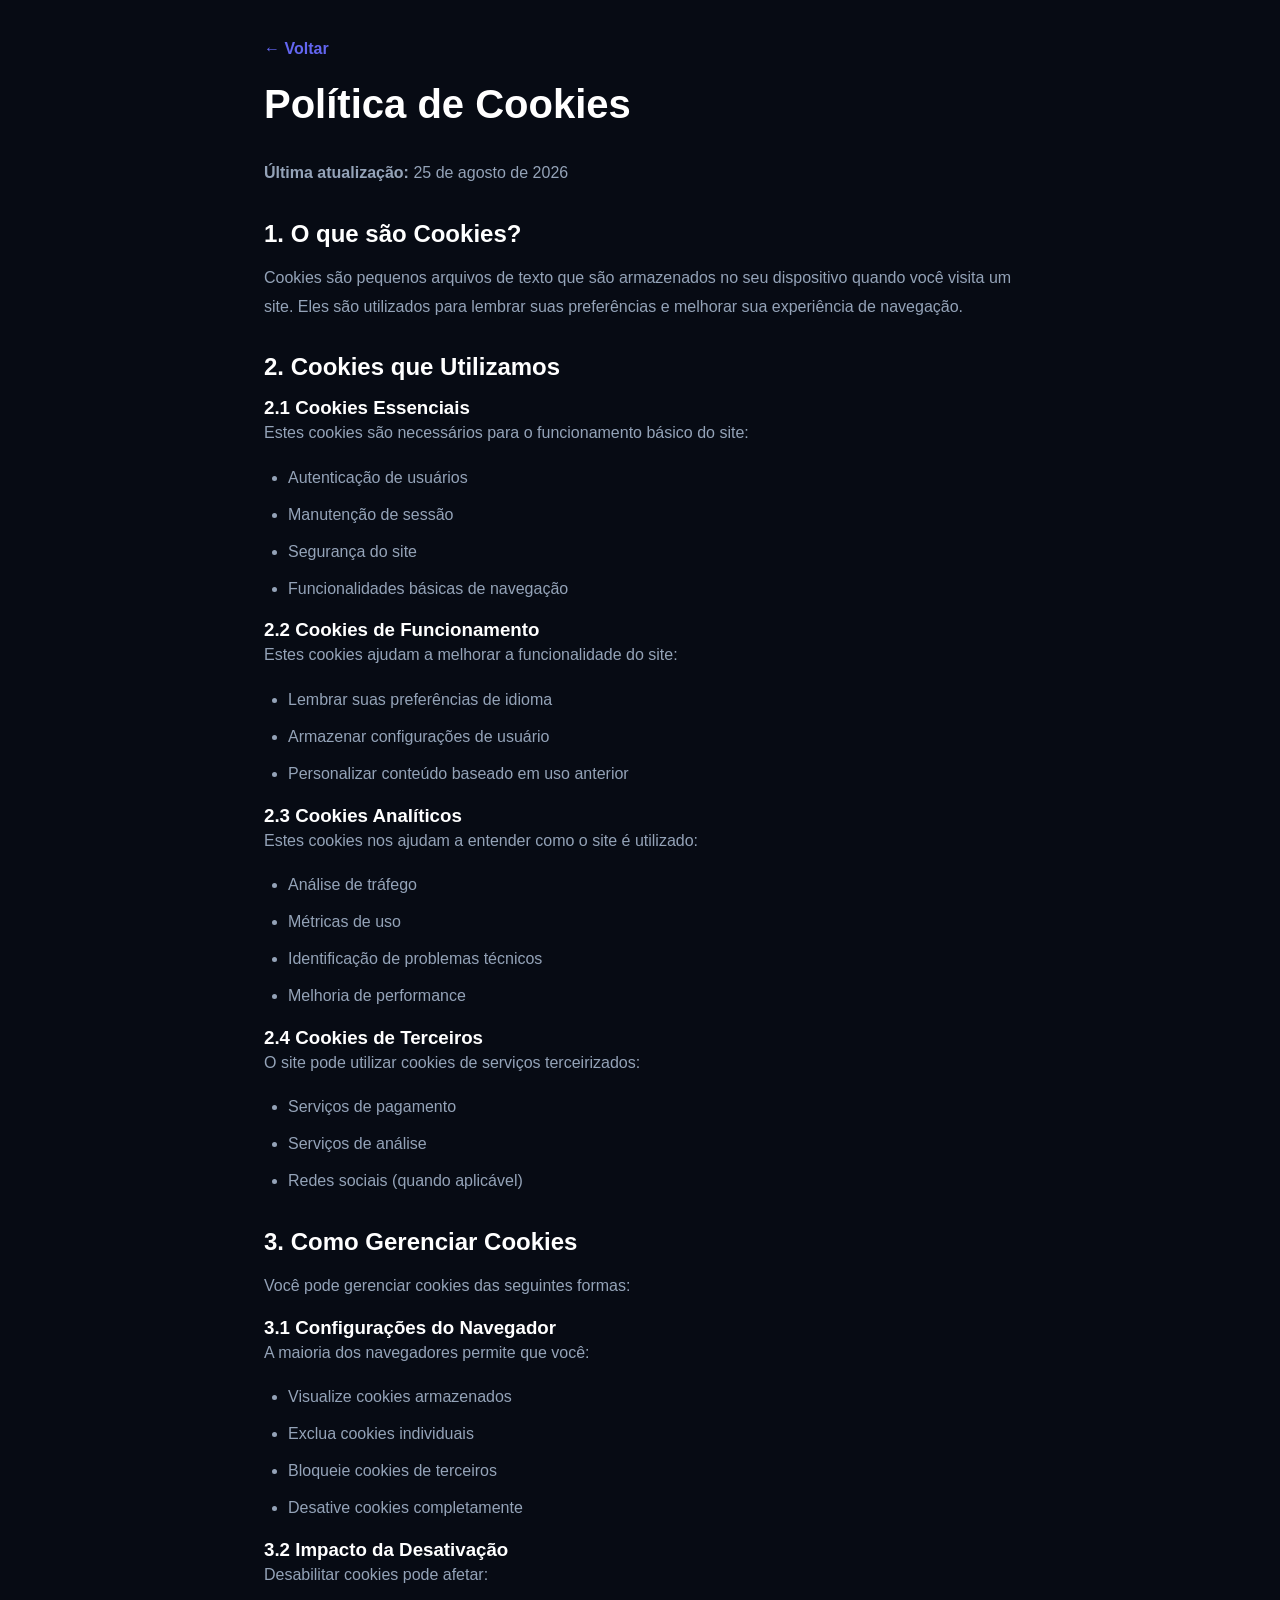
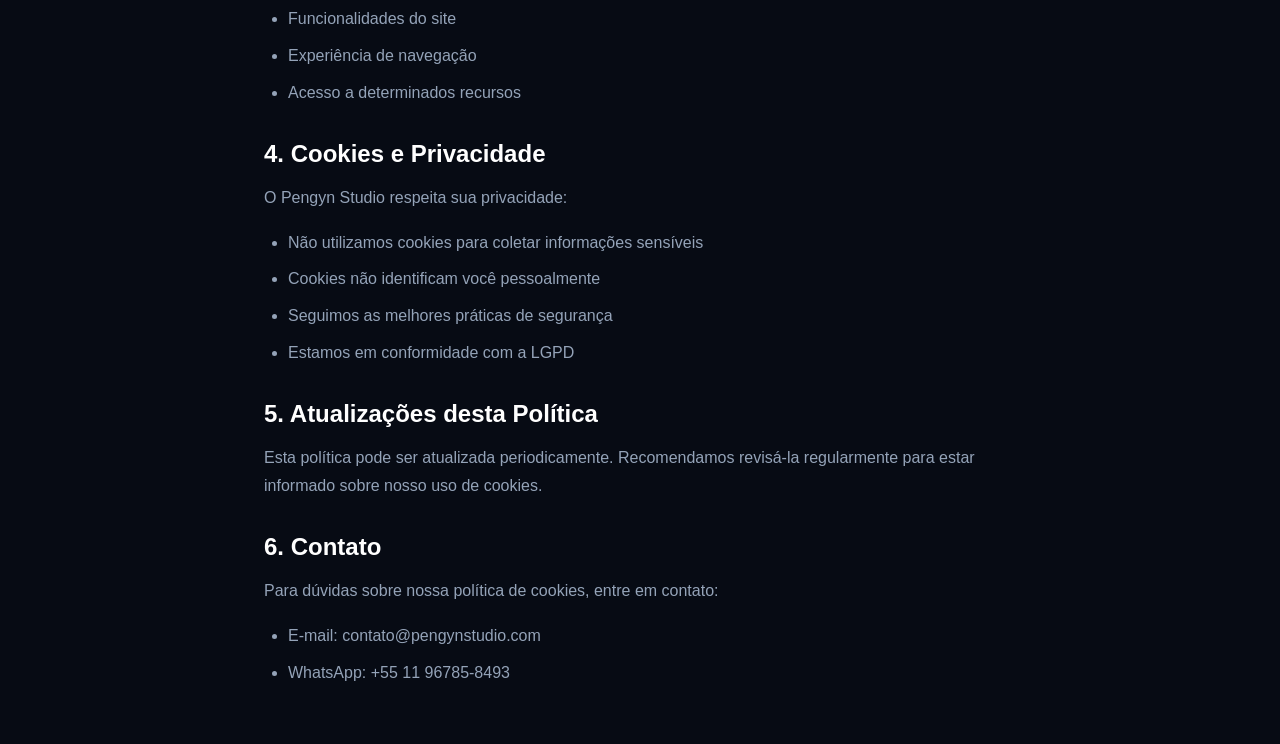
==== frontend/legal/cookies.html @ a7127346 "feat(landing): add how it works section and fix hero layout" ====
<!DOCTYPE html>
<html lang="pt-BR">
<head>
  <meta charset="UTF-8">
  <meta name="viewport" content="width=device-width, initial-scale=1.0">
  <title>Política de Cookies - Pengyn Studio</title>
  <link rel="stylesheet" href="../styles.css">
  <style>
    .legal-content {
      max-width: 800px;
      margin: 0 auto;
      padding: 40px 24px;
    }
    .legal-content h1 {
      font-size: 2.5rem;
      margin-bottom: 32px;
      color: var(--text);
    }
    .legal-content h2 {
      font-size: 1.5rem;
      margin: 32px 0 16px;
      color: var(--text);
    }
    .legal-content p {
      color: var(--muted);
      line-height: 1.8;
      margin-bottom: 16px;
    }
    .legal-content ul {
      color: var(--muted);
      line-height: 1.8;
      margin: 16px 0 16px 24px;
    }
    .legal-content li {
      margin-bottom: 8px;
    }
    .back-button {
      display: inline-block;
      margin-bottom: 24px;
      color: var(--primary);
      text-decoration: none;
      font-weight: 600;
    }
    .back-button:hover {
      text-decoration: underline;
    }
  </style>
</head>
<body>
  <div class="legal-content">
    <a href="javascript:history.back()" class="back-button">← Voltar</a>
    
    <h1>Política de Cookies</h1>
    <p><strong>Última atualização:</strong> 25 de agosto de 2026</p>
    
    <h2>1. O que são Cookies?</h2>
    <p>Cookies são pequenos arquivos de texto que são armazenados no seu dispositivo quando você visita um site. Eles são utilizados para lembrar suas preferências e melhorar sua experiência de navegação.</p>
    
    <h2>2. Cookies que Utilizamos</h2>
    
    <h3>2.1 Cookies Essenciais</h3>
    <p>Estes cookies são necessários para o funcionamento básico do site:</p>
    <ul>
      <li>Autenticação de usuários</li>
      <li>Manutenção de sessão</li>
      <li>Segurança do site</li>
      <li>Funcionalidades básicas de navegação</li>
    </ul>
    
    <h3>2.2 Cookies de Funcionamento</h3>
    <p>Estes cookies ajudam a melhorar a funcionalidade do site:</p>
    <ul>
      <li>Lembrar suas preferências de idioma</li>
      <li>Armazenar configurações de usuário</li>
      <li>Personalizar conteúdo baseado em uso anterior</li>
    </ul>
    
    <h3>2.3 Cookies Analíticos</h3>
    <p>Estes cookies nos ajudam a entender como o site é utilizado:</p>
    <ul>
      <li>Análise de tráfego</li>
      <li>Métricas de uso</li>
      <li>Identificação de problemas técnicos</li>
      <li>Melhoria de performance</li>
    </ul>
    
    <h3>2.4 Cookies de Terceiros</h3>
    <p>O site pode utilizar cookies de serviços terceirizados:</p>
    <ul>
      <li>Serviços de pagamento</li>
      <li>Serviços de análise</li>
      <li>Redes sociais (quando aplicável)</li>
    </ul>
    
    <h2>3. Como Gerenciar Cookies</h2>
    <p>Você pode gerenciar cookies das seguintes formas:</p>
    
    <h3>3.1 Configurações do Navegador</h3>
    <p>A maioria dos navegadores permite que você:</p>
    <ul>
      <li>Visualize cookies armazenados</li>
      <li>Exclua cookies individuais</li>
      <li>Bloqueie cookies de terceiros</li>
      <li>Desative cookies completamente</li>
    </ul>
    
    <h3>3.2 Impacto da Desativação</h3>
    <p>Desabilitar cookies pode afetar:</p>
    <ul>
      <li>Funcionalidades do site</li>
      <li>Experiência de navegação</li>
      <li>Acesso a determinados recursos</li>
    </ul>
    
    <h2>4. Cookies e Privacidade</h2>
    <p>O Pengyn Studio respeita sua privacidade:</p>
    <ul>
      <li>Não utilizamos cookies para coletar informações sensíveis</li>
      <li>Cookies não identificam você pessoalmente</li>
      <li>Seguimos as melhores práticas de segurança</li>
      <li>Estamos em conformidade com a LGPD</li>
    </ul>
    
    <h2>5. Atualizações desta Política</h2>
    <p>Esta política pode ser atualizada periodicamente. Recomendamos revisá-la regularmente para estar informado sobre nosso uso de cookies.</p>
    
    <h2>6. Contato</h2>
    <p>Para dúvidas sobre nossa política de cookies, entre em contato:</p>
    <ul>
      <li>E-mail: contato@pengynstudio.com</li>
      <li>WhatsApp: +55 11 96785-8493</li>
    </ul>
    

  </div>
</body>
</html>
---- frontend/styles.css ----
* {
  margin: 0;
  padding: 0;
  box-sizing: border-box;
}

:root {
  --bg: #070B14;
  --card: #111827;
  --border: rgba(255, 255, 255, .08);
  --primary: #6366F1;
  --primary-hover: #4F46E5;
  --text: #FFFFFF;
  --muted: #94A3B8;
  --radius: 24px;
}

html {
  scroll-behavior: smooth;
  scroll-snap-type: y proximity;
  scroll-padding-top: 90px;
}

body {
  font-family: 'Plus Jakarta Sans', sans-serif;
  background: var(--bg);
  color: var(--text);
  overflow-x: hidden;
}

.container {
  width: 100%;
  max-width: 1180px;
  margin: 0 auto;
  padding: 0 24px;
}

/* BACKGROUND & GLOWS */
.bg-glow {
  position: fixed;
  width: 500px;
  height: 500px;
  border-radius: 50%;
  filter: blur(120px);
  opacity: .12;
  z-index: -1;
}

.glow-1 {
  background: #6366F1;
  top: -200px;
  left: -100px;
}

.glow-2 {
  background: #7C3AED;
  right: -100px;
  bottom: -200px;
}

/* NAVBAR */
.navbar {
  position: sticky;
  top: 0;
  z-index: 1000;
  backdrop-filter: blur(14px);
  -webkit-backdrop-filter: blur(14px);
  background: rgba(7, 11, 20, .6);
  border-bottom: 1px solid rgba(255, 255, 255, .04);
}

.nav-wrapper {
  height: 78px;
  display: flex;
  align-items: center;
  justify-content: space-between;
}

.logo {
  font-size: 1.2rem;
  font-weight: 800;
  cursor: pointer;
  transition: opacity 0.3s;
}

.logo:hover {
  opacity: 0.8;
}

.logo span {
  color: var(--primary);
}

.nav-links {
  display: flex;
  gap: 32px;
}

.nav-links a {
  color: var(--muted);
  text-decoration: none;
  transition: .3s;
}

.nav-links a:hover {
  color: var(--text);
}

/* HERO */
.hero {
  padding: 100px 0 60px;
  scroll-snap-align: start;
}

.hero-grid {
  display: flex;
  flex-direction: column;
  align-items: center;
  justify-content: center;
  text-align: center;
  gap: 40px;
}

.hero-content {
  display: flex;
  flex-direction: column;
  align-items: center;
  max-width: 800px;
  margin: 0 auto;
}

.hero h1 {
  font-size: clamp(2rem, 4.5vw, 3.8rem); /* Reduzido de 5.5rem para caber confortavelmente em uma/duas linhas */
  line-height: 1.2;
  letter-spacing: -1.5px;
  margin-bottom: 20px;
  height: auto; /* Removeu o height fixo de 180px que causava o overflow e sobreposição */
  display: block; /* Removeu o flex column que quebrava as palavras em blocos verticais estranhos */
  text-align: center;
}
.hero-subtitle {
  font-size: 1.15rem;
  color: var(--muted);
  max-width: 580px;
  line-height: 1.7;
  margin-bottom: 36px;
}

.hero-actions {
  display: flex;
  justify-content: center;
  gap: 16px;
  margin-bottom: 32px;
}

.primary-button {
  background: var(--primary);
  color: #FFF;
  text-decoration: none;
  padding: 16px 24px;
  border-radius: 18px;
  font-weight: 700;
  transition: .3s;
  border: none;
  cursor: pointer;
  font-family: inherit;
}

.primary-button:hover {
  background: var(--primary-hover);
  transform: translateY(-3px);
}

.primary-button:disabled,
.secondary-button:disabled {
  opacity: 0.55;
  cursor: not-allowed;
  transform: none;
}

.secondary-button {
  border: 1px solid var(--border);
  color: #FFF;
  text-decoration: none;
  padding: 16px 24px;
  border-radius: 18px;
  transition: .3s;
}

.secondary-button:hover {
  background: rgba(255, 255, 255, 0.03);
  border-color: rgba(255, 255, 255, 0.2);
}

/* SECTIONS */
section {
  padding: 80px 0;
  scroll-snap-align: start;
}

.bg-alt {
  background-color: rgba(255, 255, 255, 0.015);
  border-top: 1px solid rgba(255, 255, 255, 0.03);
  border-bottom: 1px solid rgba(255, 255, 255, 0.03);
}

.section-header {
  text-align: center;
  margin-bottom: 40px;
}

.section-tag {
  color: #A5B4FC;
  font-size: .85rem;
  letter-spacing: 2px;
  font-weight: 700;
}

.section-header h2 {
  margin-top: 18px;
  font-size: clamp(2rem, 5vw, 4rem);
  letter-spacing: -2px;
  line-height: 1.1;
}

.metrics-grid {
  display: grid;
  grid-template-columns: repeat(4, 1fr);
  gap: 24px;
  margin-top: 48px;
}

.metric-card {
  background: rgba(17, 24, 39, 0.4);
  border: 1px solid var(--border);
  padding: 24px;
  border-radius: 20px;
  text-align: center;
}

.metric-card h3 {
  font-size: 2.5rem;
  font-weight: 800;
  color: var(--text);
  margin-bottom: 8px;
}

.metric-card span {
  color: var(--muted);
  font-size: 0.9rem;
}

/* BENEFITS & SHOWCASE */
.benefits-grid, .showcase-grid {
  display: grid;
  grid-template-columns: repeat(3, 1fr);
  gap: 24px;
}

.benefit-card {
  background: rgba(17, 24, 39, .7);
  border: 1px solid var(--border);
  padding: 32px;
  border-radius: 28px;
  transition: .35s;
}

.benefit-card:hover {
  transform: translateY(-6px);
  border-color: rgba(99, 102,241, .35);
}

.benefit-card h3 {
  margin-bottom: 16px;
  font-size: 1.3rem;
}

.benefit-card p {
  color: var(--muted);
  line-height: 1.7;
}

.showcase-card {
  border-radius: 28px;
  overflow: hidden;
  border: 1px solid var(--border);
  background: var(--card);
  transition: .35s;
}

.showcase-card:hover {
  transform: translateY(-8px);
}

.showcase-card img {
  width: 100%;
  display: block;
}

/* ONBOARDING & ENGINE UI */
.onboarding {
  padding: 100px 0;
}

.cta-box {
  text-align: center;
  background: linear-gradient(180deg, rgba(99, 102, 241, 0.12) 0%, rgba(7, 11, 20, 0.4) 100%);
  border: 1px solid rgba(99, 102, 241, .2);
  padding: 60px 40px;
  border-radius: 36px;
  position: relative;
}

.cta-box h2 {
  font-size: clamp(2rem, 4vw, 3rem);
  line-height: 1.1;
  letter-spacing: -1px;
  margin-bottom: 16px;
}

.engine-topbar {
  display: flex;
  justify-content: space-between;
  align-items: center;
  background: rgba(7, 11, 20, 0.5);
  border: 1px solid rgba(255, 255, 255, 0.05);
  padding: 10px 18px;
  border-radius: 14px;
  max-width: 400px;
  margin: 0 auto 32px;
  font-size: 0.8rem;
  box-shadow: inset 0 1px 1px rgba(255,255,255,0.02);
}

.engine-status {
  display: flex;
  align-items: center;
  gap: 8px;
  color: #10B981;
  font-weight: 600;
}

.pulse-dot {
  width: 8px;
  height: 8px;
  background-color: #10B981;
  border-radius: 50%;
  box-shadow: 0 0 0 0 rgba(16, 185, 129, 0.6);
  animation: pulse 1.8s infinite;
}

@keyframes pulse {
  0% { transform: scale(0.95); box-shadow: 0 0 0 0 rgba(16, 185, 129, 0.5); }
  70% { transform: scale(1); box-shadow: 0 0 0 6px rgba(16, 185, 129, 0); }
  100% { transform: scale(0.95); box-shadow: 0 0 0 0 rgba(16, 185, 129, 0); }
}

.engine-version {
  color: var(--muted);
  font-family: monospace;
}

/* PROGRESS BAR */
.progress-bar {
  width: 100%;
  height: 6px;
  background: rgba(255, 255, 255, .06);
  border-radius: 999px;
}

.progress {
  height: 100%;
  width: 25%;
  background: linear-gradient(90deg, var(--primary), #818CF8);
  border-radius: 999px;
  transition: width .4s cubic-bezier(0.4, 0, 0.2, 1);
}

/* TRANSIÇÕES SUAVES DAS PERGUNTAS */
.question-block {
  opacity: 1;
  transform: translateY(0);
  transition: opacity .35s ease, transform .35s ease, visibility .35s;
  visibility: visible;
  width: 100%;
}

.question-block.hidden {
  display: block !important; 
  opacity: 0;
  transform: translateY(15px);
  pointer-events: none;
  position: absolute;
  top: 0;
  left: 0;
  visibility: hidden;
}

/* CHIPS */
.chips {
  display: flex;
  flex-wrap: wrap;
  gap: 12px;
  justify-content: center;
  margin-top: 20px;
}

.chips button {
  padding: 14px 24px;
  border-radius: 999px;
  background: rgba(17, 24, 39, 0.6);
  border: 1px solid rgba(255, 255, 255, 0.06);
  color: #fff;
  font-weight: 600;
  font-size: 0.95rem;
  cursor: pointer;
  transition: all .25s ease;
  backdrop-filter: blur(8px);
  -webkit-backdrop-filter: blur(8px);
}

.chips button:hover {
  transform: translateY(-2px);
  border-color: rgba(99, 102, 241, .4);
  background: rgba(17, 24, 39, 0.8);
}

.chips button.active {
  background: rgba(99, 102, 241, 0.15);
  border: 1px solid rgba(99, 102, 241, 0.6);
  color: #E0E7FF;
  box-shadow: 0 0 15px rgba(99, 102, 241, 0.15);
}

/* CARREGAMENTO IA */
#loading-state {
  display: flex;
  flex-direction: column;
  align-items: center;
  justify-content: center;
  padding: 30px 0;
}

.loader {
  width: 40px;
  height: 40px;
  border: 3px solid rgba(255, 255, 255, .05);
  border-top: 3px solid var(--primary);
  border-radius: 50%;
  animation: spin 0.9s linear infinite;
  margin-bottom: 16px;
}

@keyframes spin {
  to { transform: rotate(360deg); }
}

/* STRATEGY OUTPUT PREMIUM */
.result-card {
  background: rgba(17, 24, 39, 0.5);
  border: 1px solid rgba(255, 255, 255, 0.06);
  padding: 32px;
  border-radius: 24px;
  margin-top: 20px;
  text-align: left;
}

.result-card h2 {
  font-size: 1.8rem;
  text-align: center;
  margin-bottom: 8px;
}

.result-card .subtitle {
  text-align: center;
  color: var(--muted);
  margin-bottom: 24px;
  font-size: 1rem;
}

.strategy-context {
  display: flex;
  gap: 24px;
  justify-content: center;
  flex-wrap: wrap;
  margin-bottom: 32px;
  padding: 12px;
  background: rgba(255, 255, 255, 0.02);
  border-radius: 12px;
  border: 1px solid rgba(255,255,255,0.02);
}

.strategy-context div {
  font-size: 0.9rem;
  color: var(--muted);
}

.strategy-context span {
  color: var(--primary);
  font-weight: 700;
  margin-left: 4px;
}

.strategy-grid {
  display: grid;
  grid-template-columns: repeat(3, 1fr);
  gap: 20px;
}

.strategy-card {
  background: rgba(7, 11, 20, 0.4);
  border: 1px solid rgba(255, 255, 255, 0.04);
  border-radius: 20px;
  overflow: hidden;
  display: flex;
  flex-direction: column;
  transition: .3s ease;
}

.strategy-card:hover {
  transform: translateY(-4px);
  border-color: rgba(99, 102, 241, .3);
  box-shadow: 0 10px 20px rgba(0,0,0,0.2);
}

.strategy-header {
  background: linear-gradient(135deg, rgba(99, 102, 241, .15), rgba(124, 58, 237, .08));
  padding: 20px 16px;
  font-weight: 700;
  color: #A5B4FC;
  text-align: center;
  border-bottom: 1px solid rgba(255, 255, 255, 0.02);
  font-size: 1.05rem;
  display: flex;
  align-items: center;
  justify-content: center;
  min-height: 80px; 
}

.strategy-desc {
  padding: 20px 16px;
  font-size: 0.85rem;
  color: var(--muted);
  text-align: center;
  line-height: 1.6;
  font-weight: 400;
}

/* PRICING */
.pricing-grid {
  display: grid;
  grid-template-columns: repeat(3, 1fr);
  gap: 24px;
}

/* PRICING GRID FOR ONBOARDING */
.pricing-grid-onboarding {
  display: grid;
  grid-template-columns: repeat(3, 1fr);
  gap: 16px;
  margin-top: 20px;
}

.price-card-onboarding {
  position: relative;
  background: rgba(17, 24, 39, .7);
  border: 1px solid var(--border);
  border-radius: 30px;
  padding: 32px 24px;
  transition: .35s;
  cursor: pointer;
}

.price-card-onboarding:hover {
  transform: translateY(-4px);
}

.price-card-onboarding.featured {
  border: 1px solid rgba(99, 102, 241, .4);
  box-shadow: 0 0 30px rgba(99, 102, 241, 0.08);
}

.price-card-onboarding .featured-badge {
  position: absolute;
  top: 14px;
  right: 14px;
  background: var(--primary);
  padding: 4px 12px;
  border-radius: 999px;
  font-size: .7rem;
  font-weight: 700;
  letter-spacing: 0.5px;
}

.price-card-onboarding .price {
  font-size: 2.5rem;
  font-weight: 800;
  margin: 16px 0;
}

.price-card-onboarding p {
  color: var(--muted);
  margin-bottom: 20px;
  font-size: 0.9rem;
}

.price-card-onboarding h3 {
  font-size: 1.2rem;
  margin-bottom: 8px;
}

.price-card-onboarding button {
  width: 100%;
  background: var(--primary);
  color: #FFF;
  border: none;
  padding: 12px;
  border-radius: 14px;
  font-weight: 700;
  cursor: pointer;
  transition: .3s;
  font-size: 0.9rem;
}

.price-card-onboarding button:hover {
  background: var(--primary-hover);
}

.price-card-onboarding.selected {
  border-color: var(--primary);
  background: rgba(99, 102, 241, 0.1);
}

.price-card {
  position: relative;
  background: rgba(17, 24, 39, .7);
  border: 1px solid var(--border);
  border-radius: 30px;
  padding: 42px;
  transition: .35s;
}

.price-card:hover {
  transform: translateY(-8px);
}

.featured {
  border: 1px solid rgba(99, 102, 241, .4);
  box-shadow: 0 0 30px rgba(99, 102, 241, 0.08);
}

.featured-badge {
  position: absolute;
  top: 18px;
  right: 18px;
  background: var(--primary);
  padding: 6px 14px;
  border-radius: 999px;
  font-size: .75rem;
  font-weight: 700;
  letter-spacing: 0.5px;
}

.price {
  font-size: 3rem;
  font-weight: 800;
  margin: 24px 0;
}

.price-card p {
  color: var(--muted);
  margin-bottom: 32px;
}

.price-card button {
  width: 100%;
  background: var(--primary);
  color: #FFF;
  border: none;
  padding: 16px;
  border-radius: 18px;
  font-weight: 700;
  cursor: pointer;
  transition: .3s;
}

.price-card button:hover {
  background: var(--primary-hover);
}

/* FAQ */
.faq-list {
  max-width: 800px;
  margin: 0 auto;
  display: flex;
  flex-direction: column;
  gap: 18px;
}

.faq-item {
  border: 1px solid var(--border);
  border-radius: 24px;
  overflow: hidden;
  background: rgba(17, 24, 39, .7);
}

.faq-question {
  width: 100%;
  background: none;
  border: none;
  color: #FFF;
  text-align: left;
  padding: 24px;
  font-size: 1rem;
  font-weight: 600;
  cursor: pointer;
}

.faq-answer {
  max-height: 0;
  overflow: hidden;
  transition: max-height .4s cubic-bezier(0.4, 0, 0.2, 1);
}

.faq-answer p {
  padding: 0 24px 24px;
  color: var(--muted);
  line-height: 1.7;
}

/* REVEAL ON SCROLL */
.reveal {
  opacity: 0;
  transform: translateY(30px);
  transition: opacity .8s cubic-bezier(0.16, 1, 0.3, 1), transform .8s cubic-bezier(0.16, 1, 0.3, 1);
}

.reveal.active {
  opacity: 1;
  transform: translateY(0);
}

.benefits-grid .reveal:nth-child(1),
.showcase-grid .reveal:nth-child(1),
.pricing-grid .reveal:nth-child(1) {
  transition-delay: 0.1s;
}

.benefits-grid .reveal:nth-child(2),
.showcase-grid .reveal:nth-child(2),
.pricing-grid .reveal:nth-child(2) {
  transition-delay: 0.25s;
}

.benefits-grid .reveal:nth-child(3),
.showcase-grid .reveal:nth-child(3),
.pricing-grid .reveal:nth-child(3) {
  transition-delay: 0.4s;
}

.dynamic-text {
  color: var(--primary);
  font-weight: 700;
  display: inline;
  min-width: 280px;
  text-align: left;
}

.hidden {
  display: none !important;
}
.brand-text {
  font-weight: 800;
  letter-spacing: -0.5px;
}

.brand-text span {
  color: var(--primary);
}

/* HOW IT WORKS */
.how-it-works {
  padding: 80px 0;
  position: relative;
}

.section-subtitle {
  color: var(--muted);
  font-size: 1.05rem;
  max-width: 600px;
  margin: 12px auto 0;
  line-height: 1.6;
}

.steps-grid {
  display: grid;
  grid-template-columns: repeat(4, 1fr);
  gap: 24px;
  margin-top: 48px;
}

.step-card {
  background: rgba(17, 24, 39, 0.4);
  border: 1px solid var(--border);
  padding: 32px 24px;
  border-radius: 24px;
  position: relative;
  transition: transform 0.3s ease, border-color 0.3s ease;
  display: flex;
  flex-direction: column;
}

.step-card:hover {
  transform: translateY(-6px);
  border-color: rgba(99, 102, 241, 0.4);
}

.step-number {
  font-size: 0.85rem;
  font-weight: 800;
  color: var(--primary);
  letter-spacing: 1px;
  margin-bottom: 16px;
  font-family: monospace;
}

.step-icon {
  font-size: 2rem;
  margin-bottom: 16px;
}

.step-card h3 {
  font-size: 1.2rem;
  color: var(--text);
  margin-bottom: 12px;
}

.step-card p {
  font-size: 0.9rem;
  color: var(--muted);
  line-height: 1.6;
}

@media (max-width: 980px) {
  .steps-grid {
    grid-template-columns: repeat(2, 1fr);
  }
}

@media (max-width: 600px) {
  .steps-grid {
    grid-template-columns: 1fr;
  }
}


/* RESPONSIVE */
@media (max-width: 980px) {
  .hero-grid, .benefits-grid, .showcase-grid, .pricing-grid, .pricing-grid-onboarding, .strategy-grid, .metrics-grid, .delivery-gallery {
    grid-template-columns: 1fr;
  }

  .nav-links {
    display: none;
  }

  .hero {
    padding-top: 80px;
  }

  .hero h1 {
    font-size: clamp(2.5rem, 9vw, 3.8rem);
    min-height: 140px; 
  }

  .cta-box {
    padding: 40px 20px;
  }
}

/* ==========================================================================
   RESULT ACTIONS (BOTÕES DE COMPRA E REFAZER)
   ========================================================================== */
.result-actions {
  display: flex;
  gap: 16px;
  justify-content: center;
  margin-top: 40px;
  flex-wrap: wrap;
}

.result-actions button {
  width: 100%;
  max-width: 280px;
  cursor: pointer;
  font-size: 1rem;
}

#btn-restart {
  background: rgba(255, 255, 255, 0.03);
  border: 1px solid rgba(255, 255, 255, 0.1);
}

#btn-restart:hover {
  background: rgba(255, 255, 255, 0.08);
  border-color: rgba(255, 255, 255, 0.2);
}

.flow-panel {
  margin-top: 28px;
  padding-top: 28px;
  border-top: 1px solid rgba(255, 255, 255, 0.06);
}

.flow-panel h3 {
  font-size: 1.25rem;
  margin-bottom: 8px;
  text-align: center;
}

.flow-note {
  color: var(--muted);
  font-size: 0.9rem;
  text-align: center;
  margin-bottom: 20px;
  line-height: 1.6;
}

#checkout-form {
  display: flex;
  flex-direction: column;
  gap: 14px;
  max-width: 420px;
  margin: 0 auto;
  text-align: left;
}

#checkout-form label {
  display: flex;
  flex-direction: column;
  gap: 6px;
  font-size: 0.85rem;
  font-weight: 600;
  color: var(--muted);
}

#checkout-form input,
#out-pix-code {
  width: 100%;
  background: rgba(7, 11, 20, 0.6);
  border: 1px solid rgba(255, 255, 255, 0.08);
  border-radius: 14px;
  padding: 12px 14px;
  color: var(--text);
  font-family: inherit;
  font-size: 0.95rem;
}

#checkout-form input:focus,
#out-pix-code:focus {
  outline: none;
  border-color: rgba(99, 102, 241, 0.6);
}

.form-error {
  color: #FCA5A5;
  font-size: 0.85rem;
  text-align: center;
}

.pix-meta {
  text-align: center;
  font-size: 0.85rem;
  color: var(--muted);
  margin-bottom: 12px;
  word-break: break-all;
}

#out-pix-code {
  min-height: 96px;
  resize: none;
  margin-bottom: 16px;
  font-family: monospace;
  font-size: 0.8rem;
}

#btn-submit-checkout {
  width: 100%;
}

.pix-actions {
  display: flex;
  gap: 12px;
  flex-wrap: wrap;
  justify-content: center;
}

.pix-actions .primary-button,
.pix-actions .secondary-button {
  flex: 1;
  min-width: 180px;
  text-align: center;
  cursor: pointer;
  font-family: inherit;
  font-weight: 700;
}

.input-error-msg {
  color: #FCA5A5;
  font-size: 0.8rem;
  margin-top: 4px;
  display: block;
  font-weight: 500;
}

#checkout-form input.input-invalid {
  border-color: #EF4444;
  box-shadow: 0 0 0 2px rgba(239, 68, 68, 0.15);
}

#checkout-form input.input-valid {
  border-color: #10B981;
  box-shadow: 0 0 0 2px rgba(16, 185, 129, 0.15);
}

.delivery-gallery {
  display: grid;
  grid-template-columns: repeat(3, 1fr);
  gap: 16px;
}

.delivery-card {
  margin: 0;
  border-radius: 20px;
  overflow: hidden;
  border: 1px solid rgba(255, 255, 255, 0.08);
  background: rgba(7, 11, 20, 0.4);
}

.delivery-card img {
  width: 100%;
  display: block;
  aspect-ratio: 1 / 1;
  object-fit: cover;
}

.delivery-card figcaption {
  padding: 12px;
  font-size: 0.8rem;
  color: var(--muted);
  text-align: center;
}

.site-footer {
  border-top: 1px solid rgba(255, 255, 255, 0.04);
  padding: 64px 0 32px;
  color: var(--muted);
}

.footer-grid {
  display: grid;
  grid-template-columns: repeat(4, 1fr);
  gap: 40px;
  margin-bottom: 48px;
}

.footer-col {
  display: flex;
  flex-direction: column;
  gap: 16px;
}

.footer-logo {
  font-size: 1.3rem;
  font-weight: 800;
  color: var(--text);
  margin-bottom: 12px;
}

.footer-logo span {
  color: var(--primary);
}

.footer-description {
  font-size: 0.9rem;
  line-height: 1.6;
  max-width: 280px;
}

.footer-col h4 {
  color: var(--text);
  font-size: 1rem;
  font-weight: 600;
  margin-bottom: 12px;
}

.footer-links {
  list-style: none;
  display: flex;
  flex-direction: column;
  gap: 8px;
}

.footer-links a {
  color: var(--muted);
  text-decoration: none;
  font-size: 0.9rem;
  transition: color 0.3s;
}

.footer-links a:hover {
  color: var(--primary);
}

.footer-bottom {
  text-align: center;
  padding-top: 32px;
  border-top: 1px solid rgba(255, 255, 255, 0.04);
  font-size: 0.85rem;
}

@media (max-width: 980px) {
  .footer-grid {
    grid-template-columns: repeat(2, 1fr);
    gap: 32px;
  }
}

@media (max-width: 600px) {
  .footer-grid {
    grid-template-columns: 1fr;
    gap: 24px;
  }
  
  .site-footer {
    padding: 48px 0 24px;
  }
}

/* WHATSAPP FLOATING BUTTON */
.whatsapp-float {
  position: fixed;
  bottom: 24px;
  right: 24px;
  width: 56px;
  height: 56px;
  background: #25D366;
  color: white;
  border-radius: 50%;
  display: flex;
  align-items: center;
  justify-content: center;
  box-shadow: 0 4px 12px rgba(0, 0, 0, 0.3);
  transition: all 0.3s ease;
  z-index: 1000;
  text-decoration: none;
}

.whatsapp-float:hover {
  transform: translateY(-4px);
  box-shadow: 0 6px 16px rgba(0, 0, 0, 0.4);
  background: #20BA5A;
}

.whatsapp-float svg {
  width: 28px;
  height: 28px;
}

@media (max-width: 768px) {
  .whatsapp-float {
    bottom: 20px;
    right: 20px;
    width: 50px;
    height: 50px;
  }

  .whatsapp-float svg {
    width: 24px;
    height: 24px;
  }
}
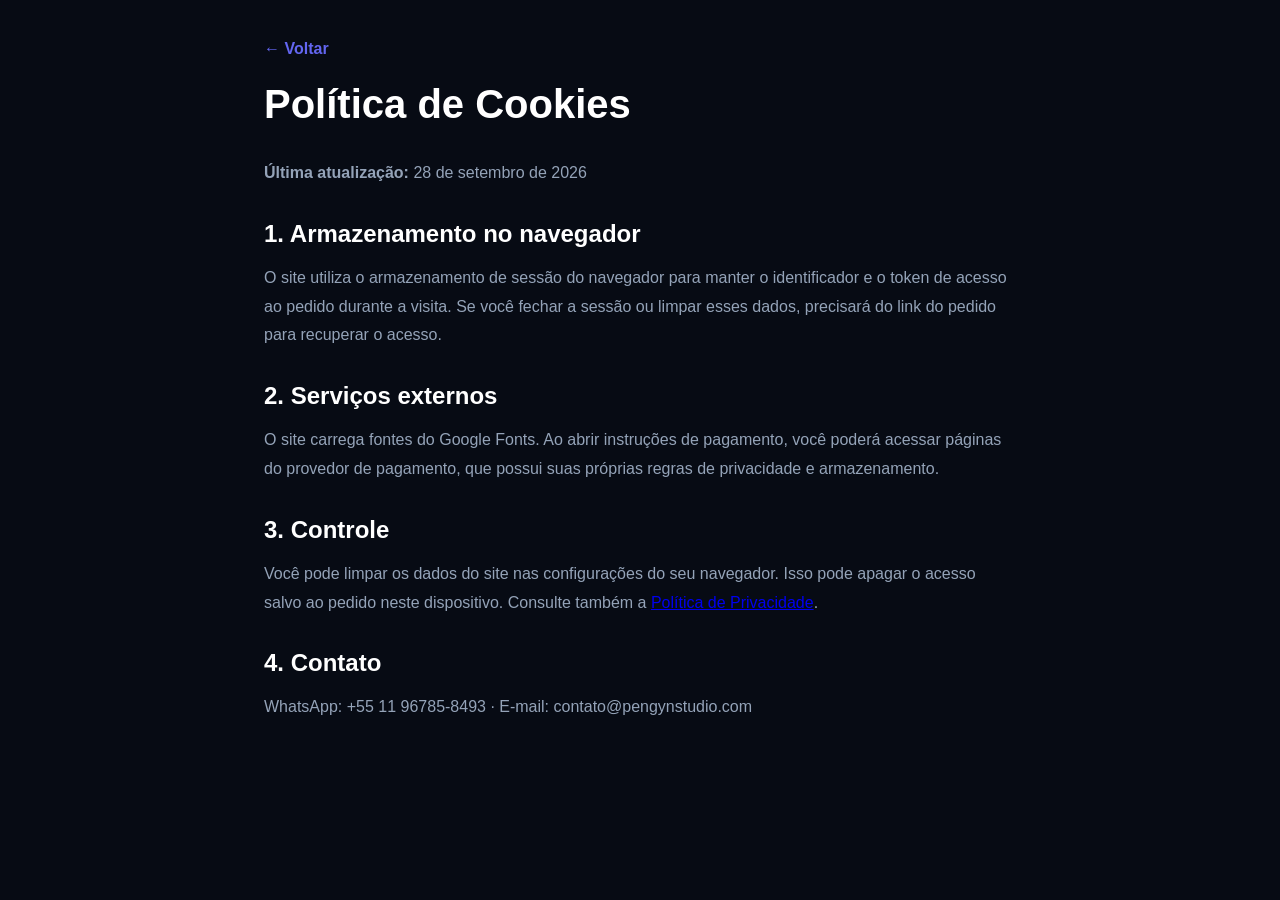
==== commit 0fdb367a: "Clarify package offer and align customer-facing policies" ====
--- a/frontend/legal/cookies.html
+++ b/frontend/legal/cookies.html
@@ -51,86 +51,19 @@
     <a href="javascript:history.back()" class="back-button">← Voltar</a>
     
     <h1>Política de Cookies</h1>
-    <p><strong>Última atualização:</strong> 25 de agosto de 2026</p>
+    <p><strong>Última atualização:</strong> 28 de setembro de 2026</p>
     
-    <h2>1. O que são Cookies?</h2>
-    <p>Cookies são pequenos arquivos de texto que são armazenados no seu dispositivo quando você visita um site. Eles são utilizados para lembrar suas preferências e melhorar sua experiência de navegação.</p>
-    
-    <h2>2. Cookies que Utilizamos</h2>
-    
-    <h3>2.1 Cookies Essenciais</h3>
-    <p>Estes cookies são necessários para o funcionamento básico do site:</p>
-    <ul>
-      <li>Autenticação de usuários</li>
-      <li>Manutenção de sessão</li>
-      <li>Segurança do site</li>
-      <li>Funcionalidades básicas de navegação</li>
-    </ul>
-    
-    <h3>2.2 Cookies de Funcionamento</h3>
-    <p>Estes cookies ajudam a melhorar a funcionalidade do site:</p>
-    <ul>
-      <li>Lembrar suas preferências de idioma</li>
-      <li>Armazenar configurações de usuário</li>
-      <li>Personalizar conteúdo baseado em uso anterior</li>
-    </ul>
-    
-    <h3>2.3 Cookies Analíticos</h3>
-    <p>Estes cookies nos ajudam a entender como o site é utilizado:</p>
-    <ul>
-      <li>Análise de tráfego</li>
-      <li>Métricas de uso</li>
-      <li>Identificação de problemas técnicos</li>
-      <li>Melhoria de performance</li>
-    </ul>
-    
-    <h3>2.4 Cookies de Terceiros</h3>
-    <p>O site pode utilizar cookies de serviços terceirizados:</p>
-    <ul>
-      <li>Serviços de pagamento</li>
-      <li>Serviços de análise</li>
-      <li>Redes sociais (quando aplicável)</li>
-    </ul>
-    
-    <h2>3. Como Gerenciar Cookies</h2>
-    <p>Você pode gerenciar cookies das seguintes formas:</p>
-    
-    <h3>3.1 Configurações do Navegador</h3>
-    <p>A maioria dos navegadores permite que você:</p>
-    <ul>
-      <li>Visualize cookies armazenados</li>
-      <li>Exclua cookies individuais</li>
-      <li>Bloqueie cookies de terceiros</li>
-      <li>Desative cookies completamente</li>
-    </ul>
-    
-    <h3>3.2 Impacto da Desativação</h3>
-    <p>Desabilitar cookies pode afetar:</p>
-    <ul>
-      <li>Funcionalidades do site</li>
-      <li>Experiência de navegação</li>
-      <li>Acesso a determinados recursos</li>
-    </ul>
-    
-    <h2>4. Cookies e Privacidade</h2>
-    <p>O Pengyn Studio respeita sua privacidade:</p>
-    <ul>
-      <li>Não utilizamos cookies para coletar informações sensíveis</li>
-      <li>Cookies não identificam você pessoalmente</li>
-      <li>Seguimos as melhores práticas de segurança</li>
-      <li>Estamos em conformidade com a LGPD</li>
-    </ul>
-    
-    <h2>5. Atualizações desta Política</h2>
-    <p>Esta política pode ser atualizada periodicamente. Recomendamos revisá-la regularmente para estar informado sobre nosso uso de cookies.</p>
-    
-    <h2>6. Contato</h2>
-    <p>Para dúvidas sobre nossa política de cookies, entre em contato:</p>
-    <ul>
-      <li>E-mail: contato@pengynstudio.com</li>
-      <li>WhatsApp: +55 11 96785-8493</li>
-    </ul>
-    
+    <h2>1. Armazenamento no navegador</h2>
+    <p>O site utiliza o armazenamento de sessão do navegador para manter o identificador e o token de acesso ao pedido durante a visita. Se você fechar a sessão ou limpar esses dados, precisará do link do pedido para recuperar o acesso.</p>
+
+    <h2>2. Serviços externos</h2>
+    <p>O site carrega fontes do Google Fonts. Ao abrir instruções de pagamento, você poderá acessar páginas do provedor de pagamento, que possui suas próprias regras de privacidade e armazenamento.</p>
+
+    <h2>3. Controle</h2>
+    <p>Você pode limpar os dados do site nas configurações do seu navegador. Isso pode apagar o acesso salvo ao pedido neste dispositivo. Consulte também a <a href="privacy.html">Política de Privacidade</a>.</p>
+
+    <h2>4. Contato</h2>
+    <p>WhatsApp: +55 11 96785-8493 · E-mail: contato@pengynstudio.com</p>
 
   </div>
 </body>
--- a/frontend/styles.css
+++ b/frontend/styles.css
@@ -180,6 +180,7 @@
 
 .secondary-button {
   border: 1px solid var(--border);
+  background: #1E293B;
   color: #FFF;
   text-decoration: none;
   padding: 16px 24px;
@@ -188,7 +189,7 @@
 }
 
 .secondary-button:hover {
-  background: rgba(255, 255, 255, 0.03);
+  background: #334155;
   border-color: rgba(255, 255, 255, 0.2);
 }
 
@@ -223,11 +224,148 @@
   line-height: 1.1;
 }
 
+/* ========================================================================== */
+/* PENGYN — EXPLICAÇÃO SEMPRE VISÍVEL NOS CARDS                              */
+/* ========================================================================== */
+
+.feed-tile {
+  justify-content: flex-start;
+}
+
+.feed-tile-content {
+  margin-top: auto;
+}
+
+/* descrição passa a fazer parte do card normalmente */
+.feed-tile-desc {
+  position: relative;
+  inset: auto;
+
+  z-index: 2;
+
+  display: block;
+
+  margin: 12px 0 0;
+  padding: 0;
+
+  opacity: 1;
+  transform: none;
+
+  background: none;
+
+  color: rgba(226, 232, 240, 0.72);
+
+  font-size: 0.76rem;
+  line-height: 1.45;
+  font-weight: 500;
+
+  max-width: 94%;
+
+  pointer-events: auto;
+
+  transition: color .25s ease;
+}
+
+/* hover continua dando acabamento, mas não revela informação */
+.feed-tile:hover .feed-tile-desc {
+  opacity: 1;
+  transform: none;
+  color: rgba(255, 255, 255, 0.92);
+}
+
+
+/* MINIMALISTA */
+.feed-result-card[data-style="minimalista"]
+.feed-tile-desc {
+  color: rgba(51, 65, 85, 0.72);
+}
+
+.feed-result-card[data-style="minimalista"]
+.feed-tile:hover
+.feed-tile-desc {
+  color: #334155;
+}
+
+
+/* LUXO */
+.feed-result-card[data-style="luxo"]
+.feed-tile-desc {
+  color: rgba(255, 247, 223, 0.68);
+}
+
+.feed-result-card[data-style="luxo"]
+.feed-tile:hover
+.feed-tile-desc {
+  color: #FFF7DF;
+}
+
+
+/* VIBRANTE */
+.feed-result-card[data-style="vibrante"]
+.feed-tile-desc {
+  color: rgba(255, 255, 255, 0.78);
+}
+
+
+/* TABLET E CELULAR */
+@media (max-width: 760px) {
+
+  .feed-tile-desc {
+    display: block !important;
+
+    margin-top: 8px;
+
+    font-size: clamp(
+      .55rem,
+      1.8vw,
+      .68rem
+    );
+
+    line-height: 1.35;
+
+    max-width: 100%;
+  }
+}
+
+
+@media (max-width: 460px) {
+
+  .feed-tile {
+    padding: 9px;
+  }
+
+  .feed-tile-title {
+    margin-bottom: 3px;
+  }
+
+  .feed-tile-desc {
+    display: block !important;
+
+    margin-top: 6px;
+
+    font-size: clamp(
+      .5rem,
+      2.15vw,
+      .62rem
+    );
+
+    line-height: 1.28;
+  }
+}
+
 .metrics-grid {
   display: grid;
   grid-template-columns: repeat(4, 1fr);
   gap: 24px;
   margin-top: 48px;
+}
+
+/* Alternância automática entre seções */
+main > section:nth-of-type(even),
+body > section:nth-of-type(even) {
+  background-color: rgba(255, 255, 255, 0.015);
+  border-top: 1px solid rgba(255, 255, 255, 0.03);
+  border-bottom: 1px solid rgba(255, 255, 255, 0.03);
 }
 
 .metric-card {
@@ -631,6 +769,24 @@
   background: rgba(99, 102, 241, 0.1);
 }
 
+.package-explanation {
+  max-width: 680px;
+  margin: 20px auto 0;
+  color: var(--muted);
+  line-height: 1.6;
+  text-align: center;
+}
+
+.checkout-terms {
+  max-width: 420px;
+  margin: 0 auto 16px;
+  color: var(--muted);
+  line-height: 1.6;
+  text-align: left;
+}
+
+.checkout-terms a { color: #C7D2FE; }
+
 .price-card {
   position: relative;
   background: rgba(17, 24, 39, .7);
@@ -1179,4 +1335,1034 @@
     width: 24px;
     height: 24px;
   }
-}+}
+/* ========================================================================== */
+/* PENGYN STUDIO — FEED STRATEGY V2                                          */
+/* Visual da estratégia sem depender de imagens por nicho.                    */
+/* ========================================================================== */
+
+/* ---------- Nicho personalizado ---------- */
+.question-helper {
+  margin: 0 auto 18px;
+  color: var(--muted);
+  font-size: 0.92rem;
+  line-height: 1.55;
+  text-align: center;
+}
+
+.other-niche-chip {
+  border-style: dashed !important;
+  border-color: rgba(165, 180, 252, 0.28) !important;
+}
+
+.other-niche-chip:hover,
+.other-niche-chip.active {
+  border-style: solid !important;
+}
+
+.custom-niche-panel {
+  max-width: 680px;
+  margin: 22px auto 0;
+  padding: 18px;
+  border-radius: 20px;
+  background: rgba(7, 11, 20, 0.52);
+  border: 1px solid rgba(255, 255, 255, 0.07);
+  box-shadow: inset 0 1px 0 rgba(255, 255, 255, 0.025);
+}
+
+.custom-niche-panel label {
+  display: block;
+  margin-bottom: 10px;
+  color: #E2E8F0;
+  font-size: 0.86rem;
+  font-weight: 700;
+  text-align: left;
+}
+
+.custom-niche-row {
+  display: grid;
+  grid-template-columns: minmax(0, 1fr) auto;
+  gap: 10px;
+}
+
+.custom-niche-row input {
+  width: 100%;
+  min-width: 0;
+  padding: 14px 16px;
+  border-radius: 15px;
+  border: 1px solid rgba(255, 255, 255, 0.08);
+  background: rgba(17, 24, 39, 0.68);
+  color: var(--text);
+  font-family: inherit;
+  font-size: 0.95rem;
+  outline: none;
+  transition: border-color .22s ease, box-shadow .22s ease, background .22s ease;
+}
+
+.custom-niche-row input::placeholder {
+  color: #64748B;
+}
+
+.custom-niche-row input:focus {
+  border-color: rgba(99, 102, 241, 0.7);
+  background: rgba(17, 24, 39, 0.9);
+  box-shadow: 0 0 0 3px rgba(99, 102, 241, 0.12);
+}
+
+.custom-niche-row .primary-button {
+  white-space: nowrap;
+  padding: 14px 20px;
+  border-radius: 15px;
+}
+
+/* ---------- Resultado / mapa do feed ---------- */
+.feed-result-card {
+  width: min(100%, 940px);
+  margin: 24px auto 0;
+  padding: clamp(24px, 4vw, 46px);
+  border-radius: 32px;
+  background:
+    radial-gradient(circle at 50% -10%, rgba(99, 102, 241, 0.16), transparent 36%),
+    linear-gradient(180deg, rgba(17, 24, 39, 0.74), rgba(7, 11, 20, 0.78));
+  border: 1px solid rgba(255, 255, 255, 0.075);
+  box-shadow: 0 30px 80px rgba(0, 0, 0, 0.22);
+  overflow: hidden;
+}
+
+.result-intro {
+  max-width: 700px;
+  margin: 0 auto;
+  text-align: center;
+}
+
+.result-eyebrow {
+  display: inline-block;
+  margin-bottom: 12px;
+  color: #A5B4FC;
+  font-size: 0.72rem;
+  font-weight: 800;
+  letter-spacing: 0.18em;
+}
+
+.feed-result-card .result-intro h2 {
+  margin: 0 0 10px;
+  font-size: clamp(2rem, 5vw, 3.2rem);
+  line-height: 1.05;
+  letter-spacing: -0.045em;
+}
+
+.feed-result-card .result-intro .subtitle {
+  max-width: 610px;
+  margin: 0 auto 26px;
+  color: var(--muted);
+  font-size: 1rem;
+  line-height: 1.65;
+}
+
+.feed-result-card .strategy-context {
+  width: fit-content;
+  max-width: 100%;
+  margin: 0 auto 30px;
+  padding: 8px;
+  gap: 6px;
+  border-radius: 999px;
+  background: rgba(255, 255, 255, 0.025);
+  border: 1px solid rgba(255, 255, 255, 0.055);
+}
+
+.feed-result-card .strategy-context div {
+  padding: 8px 12px;
+  border-radius: 999px;
+  background: rgba(7, 11, 20, 0.42);
+  color: #94A3B8;
+  font-size: 0.78rem;
+  white-space: nowrap;
+}
+
+.feed-result-card .strategy-context strong {
+  color: #CBD5E1;
+  font-weight: 600;
+}
+
+.feed-result-card .strategy-context span {
+  margin-left: 3px;
+  color: #C7D2FE;
+  font-weight: 800;
+}
+
+.feed-preview-shell {
+  position: relative;
+  width: min(100%, 760px);
+  margin: 0 auto;
+  padding: clamp(16px, 3vw, 24px);
+  border-radius: 28px;
+  background:
+    linear-gradient(180deg, rgba(9, 14, 25, 0.98), rgba(5, 9, 17, 0.98));
+  border: 1px solid rgba(255, 255, 255, 0.075);
+  box-shadow:
+    0 24px 60px rgba(0, 0, 0, 0.28),
+    inset 0 1px 0 rgba(255, 255, 255, 0.025);
+}
+
+.feed-preview-shell::before {
+  content: "";
+  position: absolute;
+  inset: 0;
+  pointer-events: none;
+  border-radius: inherit;
+  background:
+    linear-gradient(rgba(255,255,255,.016) 1px, transparent 1px),
+    linear-gradient(90deg, rgba(255,255,255,.016) 1px, transparent 1px);
+  background-size: 34px 34px;
+  mask-image: linear-gradient(to bottom, black, transparent 76%);
+  opacity: .7;
+}
+
+.feed-preview-header {
+  position: relative;
+  z-index: 1;
+  display: flex;
+  align-items: flex-end;
+  justify-content: space-between;
+  gap: 18px;
+  margin-bottom: 18px;
+  padding: 2px 2px 0;
+}
+
+.feed-preview-label {
+  display: block;
+  margin-bottom: 6px;
+  color: #818CF8;
+  font-family: ui-monospace, SFMono-Regular, Menlo, Monaco, Consolas, monospace;
+  font-size: 0.67rem;
+  font-weight: 800;
+  letter-spacing: 0.16em;
+}
+
+.feed-preview-header h3 {
+  margin: 0;
+  color: #F8FAFC;
+  font-size: clamp(1.1rem, 3vw, 1.45rem);
+  letter-spacing: -0.02em;
+}
+
+.feed-preview-count {
+  flex: 0 0 auto;
+  padding: 7px 10px;
+  border-radius: 999px;
+  background: rgba(99, 102, 241, 0.1);
+  border: 1px solid rgba(99, 102, 241, 0.22);
+  color: #C7D2FE;
+  font-size: 0.72rem;
+  font-weight: 700;
+}
+
+/* O feed continua 3 colunas em qualquer breakpoint, como no Instagram. */
+.feed-strategy-grid {
+  position: relative;
+  z-index: 1;
+  display: grid !important;
+  grid-template-columns: repeat(3, minmax(0, 1fr)) !important;
+  gap: 6px !important;
+  width: 100%;
+}
+
+/* Compatibilidade com o JS antigo enquanto o novo ainda não foi instalado. */
+.feed-strategy-grid .strategy-card,
+.feed-tile {
+  position: relative;
+  isolation: isolate;
+  aspect-ratio: 1 / 1;
+  min-width: 0;
+  overflow: hidden;
+  border-radius: 15px;
+  border: 1px solid rgba(255, 255, 255, 0.055);
+  background:
+    radial-gradient(circle at 80% 14%, rgba(129, 140, 248, 0.24), transparent 26%),
+    linear-gradient(145deg, rgba(38, 44, 72, 0.98), rgba(11, 16, 29, 0.98) 68%);
+  box-shadow: none;
+  transition: transform .28s cubic-bezier(.2,.8,.2,1), border-color .28s ease, box-shadow .28s ease;
+}
+
+.feed-strategy-grid .strategy-card::before,
+.feed-tile::before {
+  content: "";
+  position: absolute;
+  width: 70%;
+  aspect-ratio: 1;
+  right: -30%;
+  bottom: -34%;
+  border-radius: 50%;
+  background: rgba(99, 102, 241, 0.16);
+  filter: blur(4px);
+  z-index: -1;
+}
+
+.feed-strategy-grid .strategy-card::after,
+.feed-tile::after {
+  content: "";
+  position: absolute;
+  inset: 0;
+  z-index: -1;
+  background: linear-gradient(180deg, rgba(255,255,255,.025), transparent 30%, rgba(0,0,0,.16));
+}
+
+.feed-strategy-grid .strategy-card:hover,
+.feed-tile:hover {
+  transform: translateY(-3px) scale(1.012);
+  border-color: rgba(129, 140, 248, 0.32);
+  box-shadow: 0 14px 26px rgba(0, 0, 0, 0.24);
+}
+
+/* Estrutura atual (strategy-header + strategy-desc). */
+.feed-strategy-grid .strategy-header {
+  flex: 1;
+  min-height: 0;
+  height: 100%;
+  padding: clamp(14px, 2.4vw, 22px);
+  align-items: flex-end;
+  justify-content: flex-start;
+  text-align: left;
+  background: transparent;
+  border-bottom: 0;
+  color: #F8FAFC;
+  font-size: clamp(0.9rem, 2vw, 1.15rem);
+  font-weight: 800;
+  line-height: 1.08;
+  letter-spacing: -0.025em;
+}
+
+.feed-strategy-grid .strategy-desc {
+  position: absolute;
+  inset: auto 0 0 0;
+  padding: 44px 14px 14px;
+  transform: translateY(8px);
+  opacity: 0;
+  pointer-events: none;
+  background: linear-gradient(180deg, transparent, rgba(5, 9, 17, .94) 46%);
+  color: #CBD5E1;
+  text-align: left;
+  font-size: 0.73rem;
+  line-height: 1.45;
+  transition: opacity .22s ease, transform .22s ease;
+}
+
+.feed-strategy-grid .strategy-card:hover .strategy-desc {
+  transform: translateY(0);
+  opacity: 1;
+}
+
+/* Estrutura que será usada pelo JS novo. */
+.feed-tile {
+  display: flex;
+  flex-direction: column;
+  justify-content: space-between;
+  padding: clamp(12px, 2.4vw, 20px);
+}
+
+.feed-tile-number {
+  color: rgba(199, 210, 254, 0.74);
+  font-family: ui-monospace, SFMono-Regular, Menlo, Monaco, Consolas, monospace;
+  font-size: clamp(0.62rem, 1.5vw, 0.78rem);
+  font-weight: 800;
+  letter-spacing: .08em;
+}
+
+.feed-tile-content {
+  margin-top: auto;
+}
+
+.feed-tile-kicker {
+  display: block;
+  margin-bottom: 5px;
+  color: #A5B4FC;
+  font-size: clamp(0.54rem, 1.25vw, 0.66rem);
+  font-weight: 800;
+  letter-spacing: .11em;
+  text-transform: uppercase;
+}
+
+.feed-tile-title {
+  margin: 0;
+  color: #F8FAFC;
+  font-size: clamp(0.88rem, 2vw, 1.2rem);
+  line-height: 1.02;
+  letter-spacing: -0.035em;
+  text-transform: uppercase;
+}
+
+.feed-tile-desc {
+  position: absolute;
+  inset: auto 0 0 0;
+  margin: 0;
+  padding: 48px 14px 14px;
+  transform: translateY(8px);
+  opacity: 0;
+  background: linear-gradient(180deg, transparent, rgba(5, 9, 17, .95) 48%);
+  color: #CBD5E1;
+  font-size: .72rem;
+  line-height: 1.45;
+  transition: opacity .22s ease, transform .22s ease;
+}
+
+.feed-tile:hover .feed-tile-desc {
+  transform: translateY(0);
+  opacity: 1;
+}
+
+/* Pequena alternância de composição para o grid não parecer 12 cards clonados. */
+.feed-strategy-grid > :nth-child(3n + 2) {
+  background:
+    radial-gradient(circle at 18% 18%, rgba(124, 58, 237, 0.24), transparent 26%),
+    linear-gradient(155deg, rgba(30, 27, 56, 0.98), rgba(9, 13, 24, 0.98) 68%);
+}
+
+.feed-strategy-grid > :nth-child(3n) {
+  background:
+    radial-gradient(circle at 86% 82%, rgba(99, 102, 241, 0.22), transparent 28%),
+    linear-gradient(130deg, rgba(18, 27, 47, 0.98), rgba(8, 12, 22, 0.98) 72%);
+}
+
+.feed-strategy-grid > :nth-child(4n) .strategy-header,
+.feed-strategy-grid > :nth-child(4n) .feed-tile-title {
+  text-align: right;
+}
+
+/* ---------- Jornada ---------- */
+.strategy-journey {
+  position: relative;
+  z-index: 1;
+  display: flex;
+  align-items: center;
+  justify-content: center;
+  flex-wrap: wrap;
+  gap: 8px;
+  margin-top: 18px;
+  padding-top: 17px;
+  border-top: 1px solid rgba(255, 255, 255, 0.055);
+  color: #CBD5E1;
+  font-size: 0.76rem;
+  font-weight: 700;
+  letter-spacing: .025em;
+}
+
+.strategy-journey span:not(.journey-arrow) {
+  padding: 6px 9px;
+  border-radius: 999px;
+  background: rgba(255, 255, 255, 0.025);
+}
+
+.strategy-journey .journey-arrow {
+  color: #6366F1;
+  font-weight: 900;
+}
+
+.result-conversion-copy {
+  display: flex;
+  flex-direction: column;
+  gap: 5px;
+  max-width: 650px;
+  margin: 26px auto 0;
+  text-align: center;
+}
+
+.result-conversion-copy strong {
+  color: #F8FAFC;
+  font-size: 1.03rem;
+}
+
+.result-conversion-copy span {
+  color: var(--muted);
+  font-size: .9rem;
+  line-height: 1.55;
+}
+
+.feed-result-card .result-actions {
+  margin-top: 24px;
+}
+
+.feed-result-card .result-actions button {
+  max-width: 310px;
+}
+
+/* ---------- Temas visuais preparados para o JS ---------- */
+/* O JS poderá apenas definir resultCard.dataset.style = state.style. */
+.feed-result-card[data-style="minimalista"] .feed-strategy-grid > * {
+  background: #F8FAFC;
+  border-color: rgba(15, 23, 42, .08);
+}
+
+.feed-result-card[data-style="minimalista"] .feed-strategy-grid .strategy-header,
+.feed-result-card[data-style="minimalista"] .feed-tile-title {
+  color: #0F172A;
+}
+
+.feed-result-card[data-style="minimalista"] .feed-tile-number,
+.feed-result-card[data-style="minimalista"] .feed-tile-kicker {
+  color: #475569;
+}
+
+.feed-result-card[data-style="minimalista"] .feed-strategy-grid > *::before {
+  background: rgba(99, 102, 241, .08);
+}
+
+.feed-result-card[data-style="luxo"] .feed-strategy-grid > * {
+  background:
+    radial-gradient(circle at 85% 16%, rgba(212, 175, 55, .14), transparent 26%),
+    linear-gradient(145deg, #17130F, #08090B 72%);
+  border-color: rgba(226, 196, 109, .12);
+}
+
+.feed-result-card[data-style="luxo"] .feed-strategy-grid .strategy-header,
+.feed-result-card[data-style="luxo"] .feed-tile-title {
+  color: #FFF7DF;
+}
+
+.feed-result-card[data-style="luxo"] .feed-tile-number,
+.feed-result-card[data-style="luxo"] .feed-tile-kicker {
+  color: #D6BC73;
+}
+
+.feed-result-card[data-style="vibrante"] .feed-strategy-grid > :nth-child(4n + 1) {
+  background: linear-gradient(135deg, #4338CA, #7C3AED);
+}
+
+.feed-result-card[data-style="vibrante"] .feed-strategy-grid > :nth-child(4n + 2) {
+  background: linear-gradient(135deg, #DB2777, #7C3AED);
+}
+
+.feed-result-card[data-style="vibrante"] .feed-strategy-grid > :nth-child(4n + 3) {
+  background: linear-gradient(135deg, #0F766E, #2563EB);
+}
+
+.feed-result-card[data-style="vibrante"] .feed-strategy-grid > :nth-child(4n) {
+  background: linear-gradient(135deg, #EA580C, #DB2777);
+}
+
+.feed-result-card[data-style="vibrante"] .feed-strategy-grid > * {
+  border-color: rgba(255, 255, 255, .12);
+}
+
+/* Premium é o tema padrão, mantendo a identidade indigo atual. */
+.feed-result-card[data-style="premium"] .feed-strategy-grid > * {
+  border-color: rgba(129, 140, 248, .12);
+}
+
+/* ---------- Responsividade específica do mapa ---------- */
+@media (max-width: 760px) {
+  .feed-result-card {
+    padding: 24px 16px;
+    border-radius: 24px;
+  }
+
+  .feed-result-card .strategy-context {
+    width: 100%;
+    border-radius: 20px;
+    justify-content: flex-start;
+  }
+
+  .feed-result-card .strategy-context div {
+    white-space: normal;
+  }
+
+  .feed-preview-shell {
+    padding: 13px;
+    border-radius: 22px;
+  }
+
+  .feed-strategy-grid {
+    gap: 4px !important;
+  }
+
+  .feed-strategy-grid .strategy-card,
+  .feed-tile {
+    border-radius: 10px;
+  }
+
+  .feed-strategy-grid .strategy-desc,
+  .feed-tile-desc {
+    display: none;
+  }
+
+  .strategy-journey {
+    gap: 5px;
+    font-size: .66rem;
+  }
+
+  .strategy-journey span:not(.journey-arrow) {
+    padding: 5px 7px;
+  }
+}
+
+@media (max-width: 560px) {
+  .custom-niche-row {
+    grid-template-columns: 1fr;
+  }
+
+  .custom-niche-row .primary-button {
+    width: 100%;
+  }
+
+  .feed-preview-header {
+    align-items: center;
+  }
+
+  .feed-preview-count {
+    font-size: .65rem;
+  }
+
+  .feed-strategy-grid .strategy-header,
+  .feed-tile {
+    padding: 10px;
+  }
+
+  .feed-strategy-grid .strategy-header,
+  .feed-tile-title {
+    font-size: clamp(.67rem, 3.3vw, .92rem);
+  }
+
+  .feed-tile-kicker {
+    display: none;
+  }
+
+  .strategy-journey {
+    margin-top: 13px;
+    padding-top: 13px;
+  }
+
+  .journey-arrow {
+    font-size: .7rem;
+  }
+}
+
+/* ========================================================================== */
+/* PENGYN STUDIO — CARD UPGRADE V3                                           */
+/* Mini-posters editoriais para o mapa visual do feed.                        */
+/* ========================================================================== */
+
+.feed-strategy-grid {
+  gap: 10px !important;
+}
+
+.feed-tile {
+  position: relative;
+  isolation: isolate;
+  aspect-ratio: 1 / 1;
+  min-width: 0;
+  overflow: hidden;
+  padding: clamp(14px, 2.2vw, 20px);
+  border-radius: 20px;
+  border: 1px solid rgba(255, 255, 255, 0.08);
+  background:
+    radial-gradient(circle at 82% 14%, rgba(129, 140, 248, 0.22), transparent 27%),
+    radial-gradient(circle at 16% 90%, rgba(124, 58, 237, 0.12), transparent 34%),
+    linear-gradient(145deg, rgba(27, 34, 58, 0.98), rgba(8, 12, 23, 0.99) 72%);
+  box-shadow:
+    inset 0 1px 0 rgba(255, 255, 255, 0.05),
+    0 14px 34px rgba(0, 0, 0, 0.18);
+  display: flex;
+  flex-direction: column;
+  justify-content: flex-end;
+  transition:
+    transform .3s cubic-bezier(.2,.8,.2,1),
+    border-color .3s ease,
+    box-shadow .3s ease;
+}
+
+.feed-tile::before {
+  content: "";
+  position: absolute;
+  inset: 0;
+  z-index: -2;
+  background:
+    linear-gradient(135deg, rgba(255,255,255,.055), transparent 28%),
+    linear-gradient(315deg, rgba(99,102,241,.09), transparent 44%);
+  pointer-events: none;
+}
+
+.feed-tile::after {
+  content: "";
+  position: absolute;
+  left: clamp(14px, 2.2vw, 20px);
+  top: clamp(14px, 2.2vw, 20px);
+  width: 42px;
+  height: 3px;
+  z-index: 3;
+  border-radius: 999px;
+  background: linear-gradient(90deg, #818CF8, #A78BFA);
+  box-shadow: 0 0 18px rgba(129, 140, 248, .24);
+  transition: width .3s ease, opacity .3s ease;
+}
+
+.feed-tile:hover {
+  transform: translateY(-5px) scale(1.015);
+  border-color: rgba(129, 140, 248, 0.34);
+  box-shadow:
+    inset 0 1px 0 rgba(255,255,255,.07),
+    0 22px 46px rgba(0,0,0,.30);
+}
+
+.feed-tile:hover::after {
+  width: 64px;
+}
+
+.feed-tile-number {
+  position: absolute;
+  right: 10px;
+  top: 8px;
+  z-index: -1;
+  color: rgba(255,255,255,.055);
+  font-family: 'Plus Jakarta Sans', sans-serif;
+  font-size: clamp(3.8rem, 8vw, 6.2rem);
+  font-weight: 800;
+  line-height: .9;
+  letter-spacing: -.08em;
+  user-select: none;
+  pointer-events: none;
+}
+
+.feed-tile-content {
+  position: relative;
+  z-index: 2;
+  margin-top: auto;
+}
+
+.feed-tile-kicker {
+  display: inline-flex;
+  align-items: center;
+  width: fit-content;
+  max-width: 100%;
+  margin-bottom: 10px;
+  padding: 6px 9px;
+  border-radius: 999px;
+  border: 1px solid rgba(255,255,255,.07);
+  background: rgba(255,255,255,.055);
+  color: #C7D2FE;
+  font-size: clamp(.5rem, 1.15vw, .64rem);
+  font-weight: 800;
+  line-height: 1;
+  letter-spacing: .12em;
+  text-transform: uppercase;
+  white-space: nowrap;
+  overflow: hidden;
+  text-overflow: ellipsis;
+  backdrop-filter: blur(8px);
+  -webkit-backdrop-filter: blur(8px);
+}
+
+.feed-tile-title {
+  max-width: 88%;
+  margin: 0;
+  color: #F8FAFC;
+  font-size: clamp(.92rem, 2vw, 1.28rem);
+  font-weight: 800;
+  line-height: .98;
+  letter-spacing: -.045em;
+  text-transform: uppercase;
+  text-wrap: balance;
+}
+
+.feed-tile-desc {
+  position: absolute;
+  inset: 0;
+  z-index: 5;
+  display: flex;
+  align-items: flex-end;
+  margin: 0;
+  padding: clamp(15px, 2.2vw, 20px);
+  opacity: 0;
+  transform: translateY(7px);
+  background:
+    linear-gradient(180deg, rgba(4,7,14,.08) 0%, rgba(4,7,14,.66) 38%, rgba(4,7,14,.97) 100%);
+  color: #E2E8F0;
+  font-size: clamp(.68rem, 1.35vw, .82rem);
+  font-weight: 500;
+  line-height: 1.5;
+  transition: opacity .22s ease, transform .22s ease;
+  pointer-events: none;
+}
+
+.feed-tile:hover .feed-tile-desc {
+  opacity: 1;
+  transform: translateY(0);
+}
+
+/* Variação sutil de composição para evitar aparência de cards clonados. */
+.feed-strategy-grid > .feed-tile:nth-child(3n + 2) {
+  background:
+    radial-gradient(circle at 18% 18%, rgba(139, 92, 246, .22), transparent 28%),
+    radial-gradient(circle at 85% 88%, rgba(99, 102, 241, .10), transparent 32%),
+    linear-gradient(155deg, rgba(31, 28, 58, .99), rgba(8, 12, 22, .99) 72%);
+}
+
+.feed-strategy-grid > .feed-tile:nth-child(3n) {
+  background:
+    radial-gradient(circle at 86% 82%, rgba(99, 102, 241, .20), transparent 30%),
+    linear-gradient(130deg, rgba(18, 28, 49, .99), rgba(7, 11, 20, .99) 74%);
+}
+
+.feed-strategy-grid > .feed-tile:nth-child(4n) .feed-tile-title {
+  max-width: 100%;
+  text-align: right;
+}
+
+.feed-strategy-grid > .feed-tile:nth-child(4n) .feed-tile-kicker {
+  margin-left: auto;
+}
+
+/* ---------- Premium ---------- */
+.feed-result-card[data-style="premium"] .feed-tile {
+  border-color: rgba(129, 140, 248, .14);
+}
+
+.feed-result-card[data-style="premium"] .feed-tile-kicker {
+  color: #C7D2FE;
+}
+
+/* ---------- Minimalista ---------- */
+.feed-result-card[data-style="minimalista"] .feed-tile,
+.feed-result-card[data-style="minimalista"] .feed-strategy-grid > .feed-tile:nth-child(n) {
+  background:
+    radial-gradient(circle at 84% 14%, rgba(99,102,241,.075), transparent 26%),
+    linear-gradient(145deg, #FFFFFF, #F1F5F9 82%);
+  border-color: rgba(15, 23, 42, .09);
+  box-shadow:
+    inset 0 1px 0 rgba(255,255,255,.9),
+    0 14px 30px rgba(15, 23, 42, .08);
+}
+
+.feed-result-card[data-style="minimalista"] .feed-tile::before {
+  background: linear-gradient(135deg, rgba(99,102,241,.05), transparent 34%);
+}
+
+.feed-result-card[data-style="minimalista"] .feed-tile::after {
+  background: #0F172A;
+  box-shadow: none;
+  opacity: .72;
+}
+
+.feed-result-card[data-style="minimalista"] .feed-tile-number {
+  color: rgba(15, 23, 42, .055);
+}
+
+.feed-result-card[data-style="minimalista"] .feed-tile-title {
+  color: #0F172A;
+}
+
+.feed-result-card[data-style="minimalista"] .feed-tile-kicker {
+  color: #475569;
+  background: rgba(15,23,42,.045);
+  border-color: rgba(15,23,42,.07);
+}
+
+.feed-result-card[data-style="minimalista"] .feed-tile-desc {
+  background: linear-gradient(180deg, rgba(248,250,252,.08), rgba(248,250,252,.94) 44%, #F8FAFC 100%);
+  color: #334155;
+}
+
+/* ---------- Luxo ---------- */
+.feed-result-card[data-style="luxo"] .feed-tile,
+.feed-result-card[data-style="luxo"] .feed-strategy-grid > .feed-tile:nth-child(n) {
+  background:
+    radial-gradient(circle at 84% 13%, rgba(212, 175, 55, .15), transparent 28%),
+    radial-gradient(circle at 12% 90%, rgba(154, 112, 31, .07), transparent 34%),
+    linear-gradient(145deg, #1A1712, #08090B 76%);
+  border-color: rgba(226, 196, 109, .14);
+}
+
+.feed-result-card[data-style="luxo"] .feed-tile::before {
+  background:
+    linear-gradient(135deg, rgba(255,248,220,.045), transparent 30%),
+    linear-gradient(315deg, rgba(212,175,55,.055), transparent 45%);
+}
+
+.feed-result-card[data-style="luxo"] .feed-tile::after {
+  background: linear-gradient(90deg, #B8933C, #F2DB96);
+  box-shadow: 0 0 18px rgba(214, 188, 115, .16);
+}
+
+.feed-result-card[data-style="luxo"] .feed-tile-number {
+  color: rgba(242, 219, 150, .07);
+}
+
+.feed-result-card[data-style="luxo"] .feed-tile-title {
+  color: #FFF7DF;
+}
+
+.feed-result-card[data-style="luxo"] .feed-tile-kicker {
+  color: #E5CD88;
+  background: rgba(212,175,55,.07);
+  border-color: rgba(226,196,109,.12);
+}
+
+/* ---------- Vibrante ---------- */
+.feed-result-card[data-style="vibrante"] .feed-strategy-grid > .feed-tile:nth-child(4n + 1) {
+  background:
+    radial-gradient(circle at 85% 15%, rgba(255,255,255,.16), transparent 26%),
+    linear-gradient(135deg, #4338CA, #7C3AED);
+}
+
+.feed-result-card[data-style="vibrante"] .feed-strategy-grid > .feed-tile:nth-child(4n + 2) {
+  background:
+    radial-gradient(circle at 15% 18%, rgba(255,255,255,.13), transparent 27%),
+    linear-gradient(135deg, #BE185D, #7C3AED);
+}
+
+.feed-result-card[data-style="vibrante"] .feed-strategy-grid > .feed-tile:nth-child(4n + 3) {
+  background:
+    radial-gradient(circle at 86% 82%, rgba(255,255,255,.13), transparent 30%),
+    linear-gradient(135deg, #0F766E, #2563EB);
+}
+
+.feed-result-card[data-style="vibrante"] .feed-strategy-grid > .feed-tile:nth-child(4n) {
+  background:
+    radial-gradient(circle at 18% 82%, rgba(255,255,255,.13), transparent 30%),
+    linear-gradient(135deg, #C2410C, #DB2777);
+}
+
+.feed-result-card[data-style="vibrante"] .feed-tile {
+  border-color: rgba(255,255,255,.14);
+  box-shadow: 0 15px 32px rgba(0,0,0,.22);
+}
+
+.feed-result-card[data-style="vibrante"] .feed-tile::after {
+  background: rgba(255,255,255,.76);
+  box-shadow: 0 0 18px rgba(255,255,255,.12);
+}
+
+.feed-result-card[data-style="vibrante"] .feed-tile-number {
+  color: rgba(255,255,255,.10);
+}
+
+.feed-result-card[data-style="vibrante"] .feed-tile-kicker {
+  color: #FFFFFF;
+  background: rgba(255,255,255,.10);
+  border-color: rgba(255,255,255,.14);
+}
+
+/* Mobile: mantém a leitura de grid de Instagram em 3 colunas. */
+@media (max-width: 760px) {
+  .feed-strategy-grid {
+    gap: 6px !important;
+  }
+
+  .feed-tile {
+    padding: 10px;
+    border-radius: 12px;
+  }
+
+  .feed-tile::after {
+    left: 10px;
+    top: 10px;
+    width: 24px;
+    height: 2px;
+  }
+
+  .feed-tile:hover::after {
+    width: 34px;
+  }
+
+  .feed-tile-number {
+    top: 7px;
+    right: 7px;
+    font-size: clamp(2.2rem, 10vw, 4rem);
+  }
+
+  .feed-tile-kicker {
+    margin-bottom: 6px;
+    padding: 4px 6px;
+    font-size: clamp(.42rem, 1.55vw, .56rem);
+  }
+
+  .feed-tile-title {
+    max-width: 100%;
+    font-size: clamp(.62rem, 2.8vw, .9rem);
+    line-height: 1;
+  }
+
+  .feed-tile-desc {
+    display: none;
+  }
+}
+
+@media (max-width: 460px) {
+  .feed-strategy-grid {
+    gap: 4px !important;
+  }
+
+  .feed-tile {
+    padding: 8px;
+    border-radius: 9px;
+  }
+
+  .feed-tile::after {
+    left: 8px;
+    top: 8px;
+    width: 18px;
+  }
+
+  .feed-tile-kicker {
+    display: none;
+  }
+
+  .feed-tile-title {
+    font-size: clamp(.58rem, 3.1vw, .78rem);
+  }
+}
+
+/* Entrega da campanha */
+.delivery-card p { color: var(--muted); line-height: 1.5; margin: 12px 0; white-space: pre-wrap; }
+.delivery-card .secondary-button { width: 100%; margin-top: 12px; }
+#order-progress { margin: 14px 0; color: var(--primary); font-weight: 700; }
+#btn-download-campaign { margin-top: 24px; }
+
+/* Briefing */
+.brief-inline-form, .brief-form { display: grid; gap: 14px; max-width: 570px; margin: 24px auto 0; text-align: left; }
+.brief-inline-form { grid-template-columns: 1fr auto; align-items: end; }
+.brief-inline-form label { grid-column: 1 / -1; }
+.brief-form label { display: grid; gap: 8px; color: var(--muted); font-weight: 600; }
+.brief-inline-form input, .brief-form input, .brief-form textarea {
+  width: 100%; padding: 13px 15px; background: rgba(7, 11, 20, .65);
+  border: 1px solid var(--border); border-radius: 12px; color: var(--text);
+  font: inherit;
+}
+.brief-inline-form input:focus, .brief-form input:focus, .brief-form textarea:focus { outline: 2px solid var(--primary); }
+.brief-help { color: var(--muted); margin: 10px 0; }
+@media (max-width: 600px) { .brief-inline-form { grid-template-columns: 1fr; } }
+
+/* Compra e retorno ao pedido */
+.hero-plan-summary { color: var(--muted); margin: 18px 0; font-weight: 600; }
+.checkout-summary { max-width: 420px; margin: 16px auto 26px; padding: 18px; border: 1px solid var(--border); border-radius: 16px; text-align: left; }
+.checkout-summary p + p { margin-top: 8px; }
+#btn-copy-order-link, #payment-ticket, #btn-refresh-order { display: block; width: min(100%, 340px); margin: 12px auto; text-align: center; }
+.order-recovery > .subtitle, .order-recovery > .strategy-context, .order-recovery > .strategy-grid, .order-recovery > .result-actions, .order-recovery > #checkout-panel { display: none; }
+.order-recovery > h2 { font-size: 1.5rem; }
+
+#payment-ticket.hidden { display: none; }
+
+.order-recovery > .result-intro, .order-recovery > .feed-preview-shell, .order-recovery > .result-conversion-copy { display: none; }
+
+/* Acompanhamento e entrega */
+.delivery-gallery { align-items: start; }
+.delivery-card { display: flex; flex-direction: column; min-width: 0; }
+.delivery-card figcaption { padding: 18px 18px 6px; color: var(--text); font-size: 1rem; font-weight: 700; text-align: left; }
+.delivery-card p { padding: 0 18px; flex: 1; overflow-wrap: anywhere; }
+.delivery-actions { display: grid; gap: 8px; padding: 0 18px 18px; }
+.delivery-actions button { min-height: 44px; }
+.back-step { display: block; margin: 0 0 20px; padding: 8px 2px; border: 0; background: none; color: var(--muted); font: inherit; cursor: pointer; }
+.back-step:hover { color: var(--text); }
+.skip-link { position: fixed; top: -100px; left: 16px; z-index: 2000; padding: 12px; background: var(--primary); color: white; border-radius: 8px; }
+.skip-link:focus { top: 12px; }
+:where(button, a, input, textarea):focus-visible { outline: 3px solid #A5B4FC; outline-offset: 3px; }
+@media (min-width: 601px) and (max-width: 980px) { .delivery-gallery { grid-template-columns: repeat(2, minmax(0, 1fr)); } }
+@media (max-width: 600px) {
+  .delivery-gallery { grid-template-columns: minmax(0, 1fr); }
+  .delivery-card { max-width: 460px; width: 100%; margin-inline: auto; }
+  .hero h1 { min-height: 0; }
+  .cta-box { padding: 28px 16px; }
+  .flow-panel { overflow-wrap: anywhere; }
+}
+@media (prefers-reduced-motion: reduce) {
+  *, *::before, *::after { scroll-behavior: auto !important; animation-duration: .01ms !important; transition-duration: .01ms !important; }
+  .reveal { opacity: 1; transform: none; }
+}
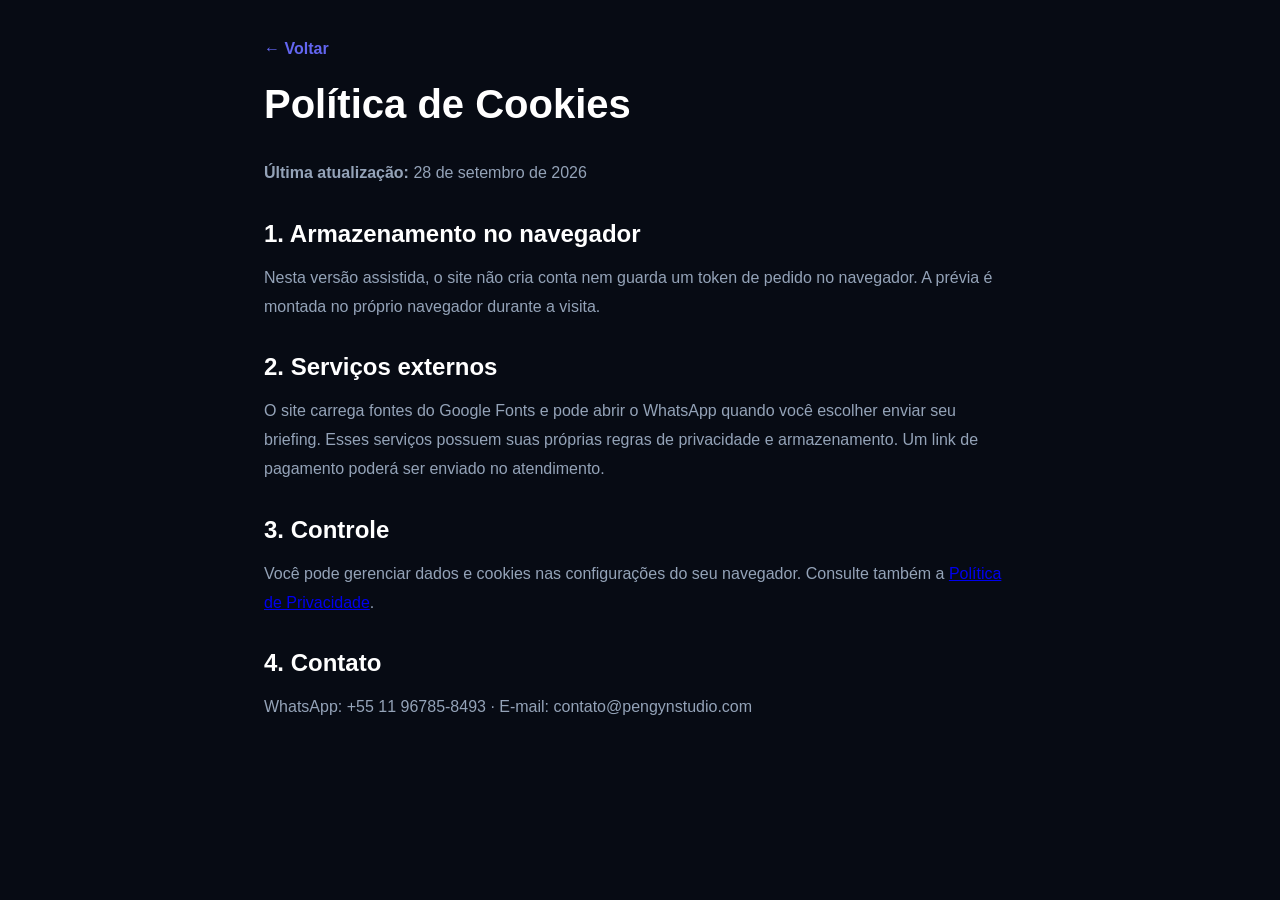
==== commit 9149b7a9: "Prepare static Netlify pilot with assisted WhatsApp orders" ====
--- a/frontend/legal/cookies.html
+++ b/frontend/legal/cookies.html
@@ -54,13 +54,13 @@
     <p><strong>Última atualização:</strong> 28 de setembro de 2026</p>
     
     <h2>1. Armazenamento no navegador</h2>
-    <p>O site utiliza o armazenamento de sessão do navegador para manter o identificador e o token de acesso ao pedido durante a visita. Se você fechar a sessão ou limpar esses dados, precisará do link do pedido para recuperar o acesso.</p>
+    <p>Nesta versão assistida, o site não cria conta nem guarda um token de pedido no navegador. A prévia é montada no próprio navegador durante a visita.</p>
 
     <h2>2. Serviços externos</h2>
-    <p>O site carrega fontes do Google Fonts. Ao abrir instruções de pagamento, você poderá acessar páginas do provedor de pagamento, que possui suas próprias regras de privacidade e armazenamento.</p>
+    <p>O site carrega fontes do Google Fonts e pode abrir o WhatsApp quando você escolher enviar seu briefing. Esses serviços possuem suas próprias regras de privacidade e armazenamento. Um link de pagamento poderá ser enviado no atendimento.</p>
 
     <h2>3. Controle</h2>
-    <p>Você pode limpar os dados do site nas configurações do seu navegador. Isso pode apagar o acesso salvo ao pedido neste dispositivo. Consulte também a <a href="privacy.html">Política de Privacidade</a>.</p>
+    <p>Você pode gerenciar dados e cookies nas configurações do seu navegador. Consulte também a <a href="privacy.html">Política de Privacidade</a>.</p>
 
     <h2>4. Contato</h2>
     <p>WhatsApp: +55 11 96785-8493 · E-mail: contato@pengynstudio.com</p>
--- a/frontend/styles.css
+++ b/frontend/styles.css
@@ -17,7 +17,6 @@
 
 html {
   scroll-behavior: smooth;
-  scroll-snap-type: y proximity;
   scroll-padding-top: 90px;
 }
 
@@ -125,11 +124,13 @@
   display: flex;
   flex-direction: column;
   align-items: center;
+  width: 100%;
   max-width: 800px;
   margin: 0 auto;
 }
 
 .hero h1 {
+  width: 100%;
   font-size: clamp(2rem, 4.5vw, 3.8rem); /* Reduzido de 5.5rem para caber confortavelmente em uma/duas linhas */
   line-height: 1.2;
   letter-spacing: -1.5px;
@@ -787,6 +788,16 @@
 
 .checkout-terms a { color: #C7D2FE; }
 
+.pilot-whatsapp-link {
+  display: inline-flex;
+  justify-content: center;
+  align-items: center;
+  min-height: 50px;
+  max-width: 420px;
+  width: 100%;
+  text-align: center;
+}
+
 .price-card {
   position: relative;
   background: rgba(17, 24, 39, .7);
@@ -917,9 +928,11 @@
 .dynamic-text {
   color: var(--primary);
   font-weight: 700;
-  display: inline;
-  min-width: 280px;
-  text-align: left;
+  display: block;
+  width: 100%;
+  height: 1.2em;
+  overflow: hidden;
+  text-align: center;
 }
 
 .hidden {
@@ -2366,3 +2379,109 @@
   *, *::before, *::after { scroll-behavior: auto !important; animation-duration: .01ms !important; transition-duration: .01ms !important; }
   .reveal { opacity: 1; transform: none; }
 }
+
+/* Prévia em formato de perfil: miniaturas + explicações legíveis fora da grade. */
+.feed-preview-shell {
+  width: min(100%, 690px);
+  padding: clamp(14px, 3vw, 26px);
+  background: #0B101B;
+}
+
+.feed-preview-shell::before { display: none; }
+
+.feed-profile-bar {
+  display: flex;
+  align-items: center;
+  gap: 11px;
+  padding: 12px 2px;
+  border-top: 1px solid rgba(255,255,255,.1);
+}
+
+.feed-profile-avatar {
+  display: grid;
+  place-items: center;
+  flex: 0 0 38px;
+  height: 38px;
+  border: 2px solid #818CF8;
+  border-radius: 50%;
+  background: #242045;
+  font-weight: 800;
+}
+
+.feed-profile-name { flex: 1; color: #F8FAFC; font-size: .9rem; font-weight: 700; }
+.feed-profile-name small { display: block; margin-top: 2px; color: #94A3B8; font-size: .72rem; font-weight: 400; }
+.feed-profile-menu { color: #E2E8F0; font-weight: 800; letter-spacing: .12em; }
+
+.feed-preview-shell .feed-strategy-grid {
+  grid-template-columns: repeat(3, minmax(0, 1fr)) !important;
+  gap: 3px !important;
+}
+
+.feed-strategy-grid > .feed-post {
+  position: relative;
+  display: flex;
+  flex-direction: column;
+  justify-content: space-between;
+  min-width: 0;
+  aspect-ratio: 1;
+  margin: 0;
+  padding: clamp(8px, 2vw, 18px);
+  overflow: hidden;
+  border: 0;
+  border-radius: 0;
+  background: linear-gradient(145deg, #2B3765, #202449 55%, #10192D);
+  background-size: cover;
+  background-position: center;
+  color: #FFF;
+  text-align: left;
+}
+
+.feed-strategy-grid > .feed-post[data-variant="1"] { background-color: #4B2360; background-image: linear-gradient(145deg, #704393, #4B2360 56%, #1E1839); }
+.feed-strategy-grid > .feed-post[data-variant="2"] { background-color: #185365; background-image: linear-gradient(145deg, #287588, #185365 56%, #132C44); }
+.feed-strategy-grid > .feed-post[data-variant="3"] { background-color: #633857; background-image: linear-gradient(145deg, #995171, #633857 56%, #30213D); }
+.feed-strategy-grid > .feed-post.feed-post--photo { background-size: cover; background-position: center; }
+.feed-strategy-grid > .feed-post::before { display: none; }
+
+.feed-result-card[data-style="minimalista"] .feed-strategy-grid > .feed-post:not(.feed-post--photo) {
+  background: linear-gradient(145deg, #293F65, #24335C 60%, #171C3E);
+}
+
+.feed-post-label {
+  position: relative;
+  width: fit-content;
+  padding: 4px 6px;
+  background: rgba(8, 13, 27, .7);
+  border-radius: 4px;
+  color: #FFF;
+  font-size: clamp(.58rem, 1.3vw, .72rem);
+  font-weight: 700;
+  letter-spacing: .04em;
+}
+
+.feed-post figcaption {
+  position: relative;
+  max-width: 100%;
+  color: #FFF;
+  font-size: clamp(.78rem, 2vw, 1.3rem);
+  font-weight: 800;
+  line-height: 1.12;
+  overflow-wrap: anywhere;
+  text-shadow: 0 1px 8px rgba(0,0,0,.65);
+}
+
+.feed-preview-disclaimer { margin: 12px 0 18px; color: #AAB9D0; font-size: .8rem; line-height: 1.5; }
+.feed-plan-heading { color: #F8FAFC; font-size: 1.08rem; margin: 18px 0 12px; }
+.feed-plan-list { display: grid; gap: 0; list-style: none; padding: 0; text-align: left; }
+.feed-plan-list li { display: grid; gap: 4px; padding: 13px 2px; border-top: 1px solid rgba(255,255,255,.1); }
+.feed-plan-list strong { color: #F8FAFC; font-size: .95rem; }
+.feed-plan-list span { color: #BAC7D9; font-size: .88rem; line-height: 1.5; }
+
+@media (max-width: 600px) {
+  .hero h1 { font-size: clamp(2rem, 8vw, 2.75rem); min-height: 0; }
+  .hero h1 .dynamic-text { height: 2.4em; }
+  .feed-preview-shell { padding: 12px; border-radius: 16px; }
+  .feed-preview-shell .feed-strategy-grid { gap: 2px !important; }
+  .feed-strategy-grid > .feed-post { padding: 7px; }
+  .feed-post figcaption { font-size: clamp(.72rem, 3.2vw, .95rem); }
+  .feed-post-label { font-size: .57rem; }
+}
